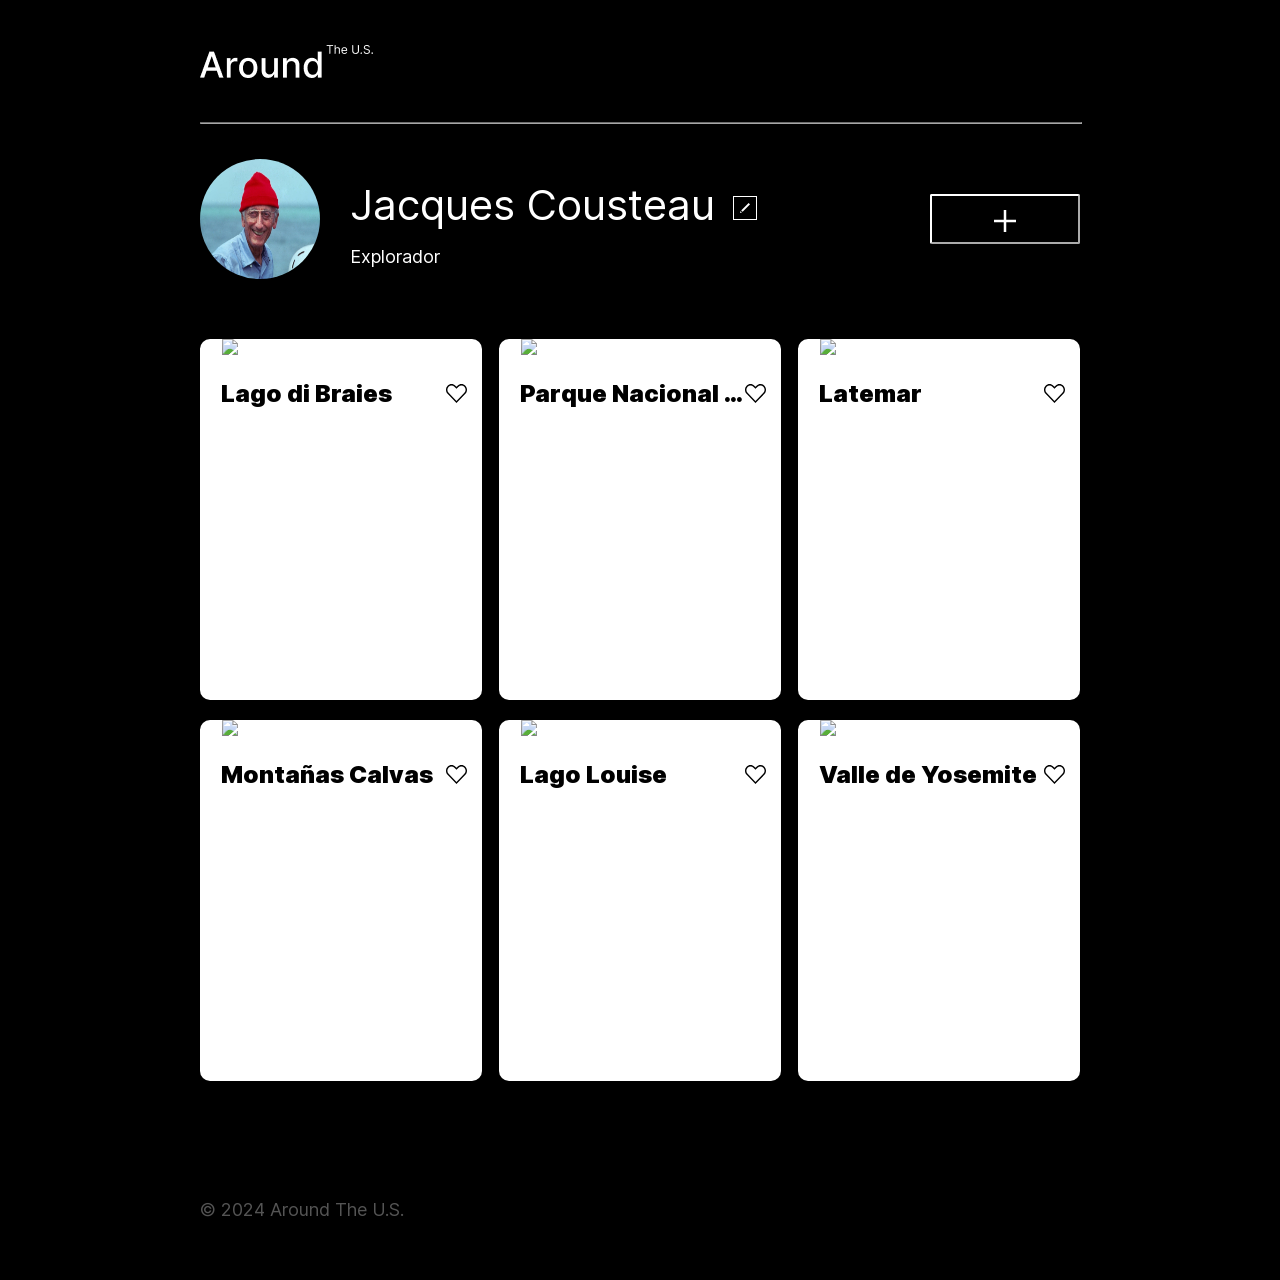
==== index.html @ a3d587d8 "validate.js change name" ====
<!doctype html>
<html lang="es">
  <head>
    <meta charset="UTF-8" />
    <meta name="viewport" content="width=device-width, initial-scale=1.0" />
    <title>Alrededor de los EE.UU.</title>
    <meta name="description" content="Alrededor de los EE.UU." />
    <meta name="author" content="Paula Hernandez" />
    <meta name="keywords" content="Alrededor de los EE.UU." />
    <link rel="normalize" href="./fonts/normalize.css" />
    <link rel="stylesheet" href="./pages/index.css" />
    <link rel="icon" href=" " />
  </head>
  <body>
    <div class="page">
      <header class="header">
        <img
          class="header__picture"
          src="./images/header.png"
          alt="Around the U.S."
        />
        <hr class="header__line" />
      </header>
      <main class="content">
        <section class="profile">
          <div class="profile__info">
            <img
              class="profile__picture"
              src="./images/profile_picture.jpg"
              alt="Foto de perfil"
            />
            <div class="profile__description">
              <h1 class="profile__name">Jacques Cousteau</h1>
              <button class="profile__edit-button" type="button"></button>
              <p class="profile__about-me">Explorador</p>
            </div>
          </div>
          <button class="profile__add-button" type="button">
            <img src="./images/add-button.png" alt="Agregar" />
          </button>
        </section>
        <section class="cards content__places">
          <ul class="cards__list"></ul>
        </section>
        <template id="card__template">
          <li class="card">
            <img class="card__picture" alt="" src="#" />
            <button
              aria-label="Delete card"
              class="card__delete-button"
              type="button"
            ></button>
            <div class="card__name">
              <h2 class="card__title"></h2>
              <button
                aria-label="like card"
                class="card__like-button"
                type="button"
              ></button>
            </div>
          </li>
        </template>
      </main>
      <footer class="footer">© 2024 Around The U.S.</footer>
    </div>
    <div class="modal" id="popup-profile">
      <div class="modal__content">
        <button
          aria-label="close modal"
          class="modal__close"
          type="button"
          id="popup-profile-close"
        ></button>
        <h3 class="modal__title">Editar perfil</h3>
        <form class="modal__form" id="edit-profile-form" novalidate>
          <input
            id="name-input"
            class="modal__input modal__input_type_name"
            name="name"
            placeholder="Nombre"
            type="text"
            required
            minlength="2"
            maxlength="40"
          />
          <span class="modal__input-error name-input-error"></span>
          <input
            id="description-input"
            class="modal__input modal__input_type_description"
            name="description"
            placeholder="Acerca de mí"
            type="text"
            required
            minlength="2"
            maxlength="200"
          />
          <span class="modal__input-error description-input-error"></span>
          <button class="modal__save" type="submit" disabled>Guardar</button>
        </form>
      </div>
    </div>
    <div class="modal" id="popup-place">
      <div class="modal__content">
        <button
          aria-label="close popup"
          class="modal__close"
          type="button"
          id="popup-place-close"
        ></button>
        <h3 class="modal__title">Nuevo lugar</h3>
        <form class="modal__form" id="edit-card-popup">
          <input
            id="card-name"
            class="modal__input modal__input_type_name"
            name="title"
            placeholder="Título"
            type="text"
            required
            minlength="2"
            maxlength="30"
          />
          <span class="modal__input-error card-name-error"></span>
          <input
            id="card-description"
            class="modal__input modal__input_type_description"
            name="picture"
            placeholder="Enlace a la imagen"
            type="url"
            required
          />
          <span class="modal__input-error card-description-error"></span>
          <button class="modal__save" type="submit">Crear</button>
        </form>
      </div>
    </div>
    <div class="photo">
      <div class="photo__display">
        <button
          aria-label="close popup"
          class="photo__close"
          type="button"
        ></button>
        <img class="photo__big" alt="" src="#" />
        <p class="photo__name"></p>
      </div>
    </div>
    <script type="module" src="./scripts/index.js"></script>
    <script type="module" src="./scripts/validate.js"></script>
  </body>
</html>
---- pages/index.css ----
@import url(../vendor/normalize.css);
@import url(../vendor/fonts.css);
@import url(../blocks/page.css);
@import url(../blocks/header.css);
@import url(../blocks/content.css);
@import url(../blocks/footer.css);
@import url(../blocks/modal.css);
@import url(../blocks/popup.css);
@import url(../blocks/card.css);
@import url(../blocks/photo.css);
@import url(../blocks/cards.css);
@import url(../blocks/profile.css);
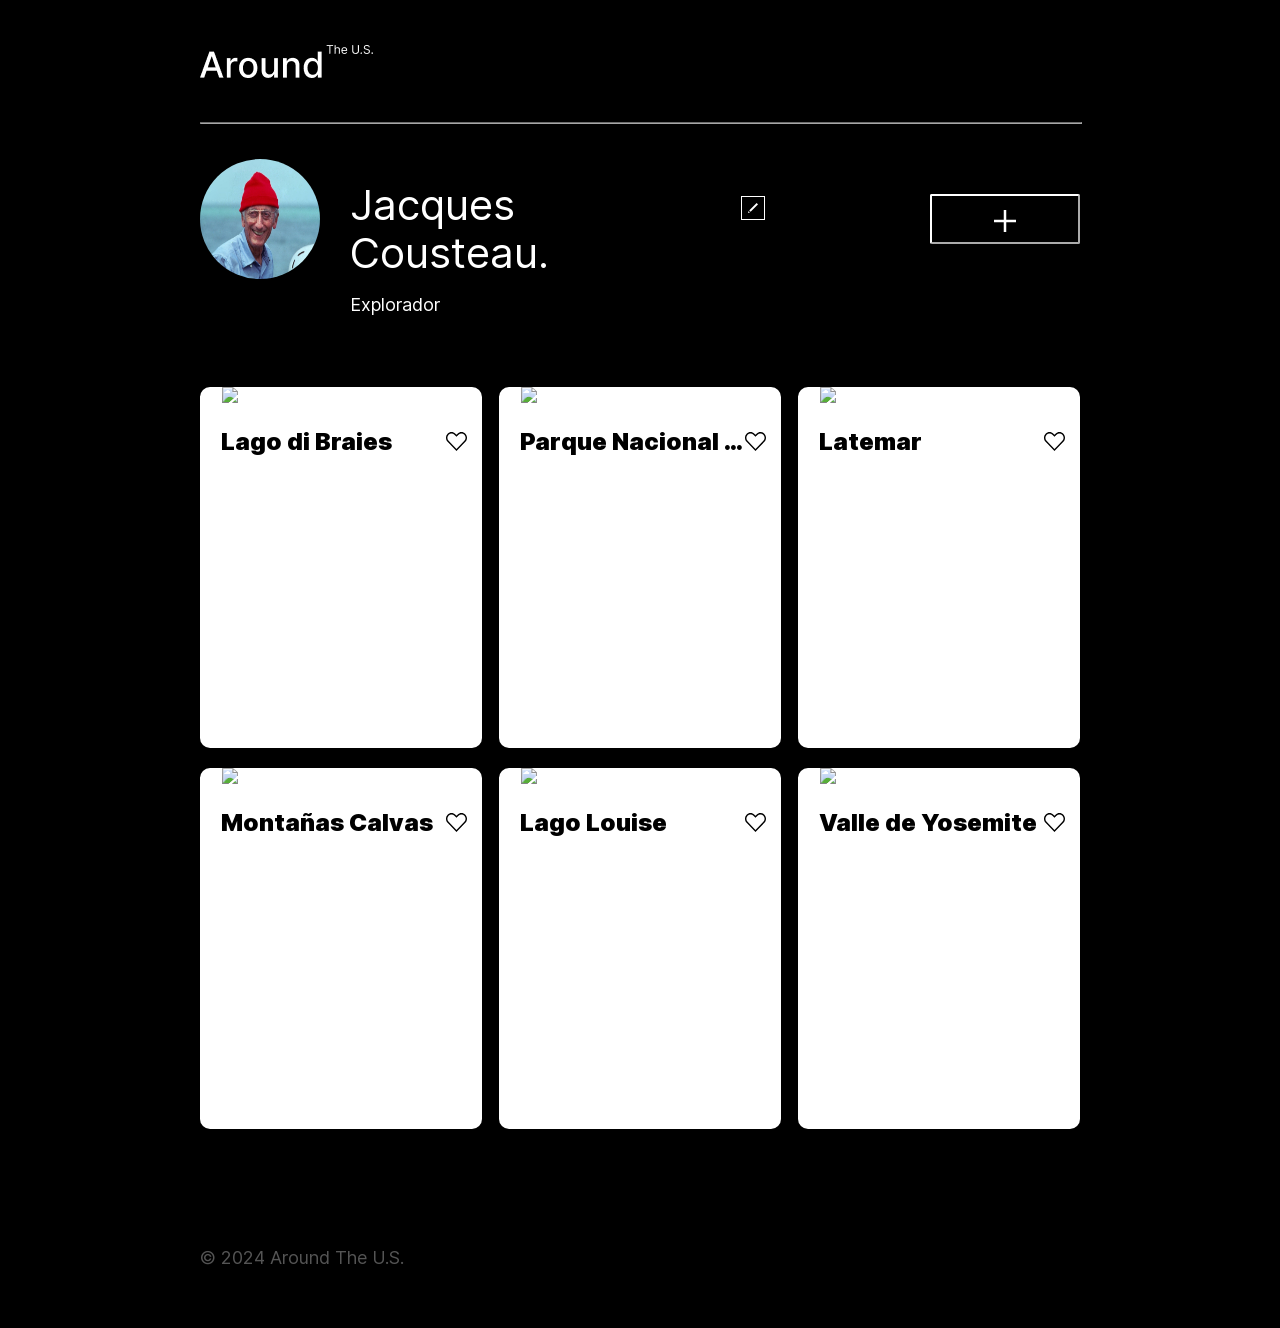
==== commit 56f9a31d: "prueba" ====
--- a/index.html
+++ b/index.html
@@ -30,7 +30,7 @@
               alt="Foto de perfil"
             />
             <div class="profile__description">
-              <h1 class="profile__name">Jacques Cousteau</h1>
+              <h1 class="profile__name">Jacques Cousteau.</h1>
               <button class="profile__edit-button" type="button"></button>
               <p class="profile__about-me">Explorador</p>
             </div>
@@ -124,7 +124,7 @@
             id="card-description"
             class="modal__input modal__input_type_description"
             name="picture"
-            placeholder="Enlace a la imagen"
+            placeholder="Enlace a la imagen."
             type="url"
             required
           />
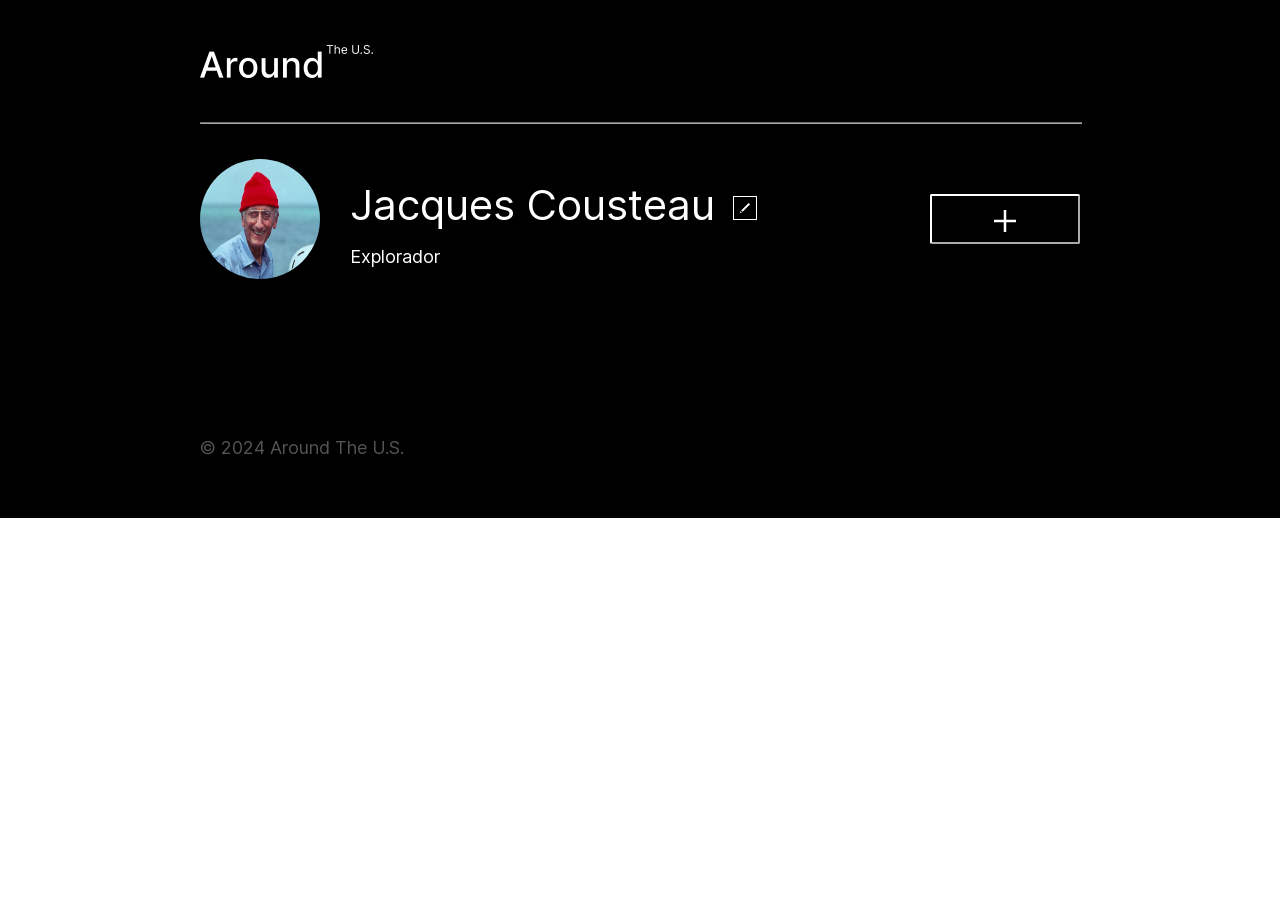
==== commit 5f8250e9: "Creación de clases - sprint 10" ====
--- a/index.html
+++ b/index.html
@@ -30,7 +30,7 @@
               alt="Foto de perfil"
             />
             <div class="profile__description">
-              <h1 class="profile__name">Jacques Cousteau.</h1>
+              <h1 class="profile__name">Jacques Cousteau</h1>
               <button class="profile__edit-button" type="button"></button>
               <p class="profile__about-me">Explorador</p>
             </div>
@@ -108,7 +108,7 @@
           id="popup-place-close"
         ></button>
         <h3 class="modal__title">Nuevo lugar</h3>
-        <form class="modal__form" id="edit-card-popup">
+        <form class="modal__form" id="edit-card-popup" novalidate>
           <input
             id="card-name"
             class="modal__input modal__input_type_name"
@@ -145,6 +145,5 @@
       </div>
     </div>
     <script type="module" src="./scripts/index.js"></script>
-    <script type="module" src="./scripts/validate.js"></script>
   </body>
 </html>
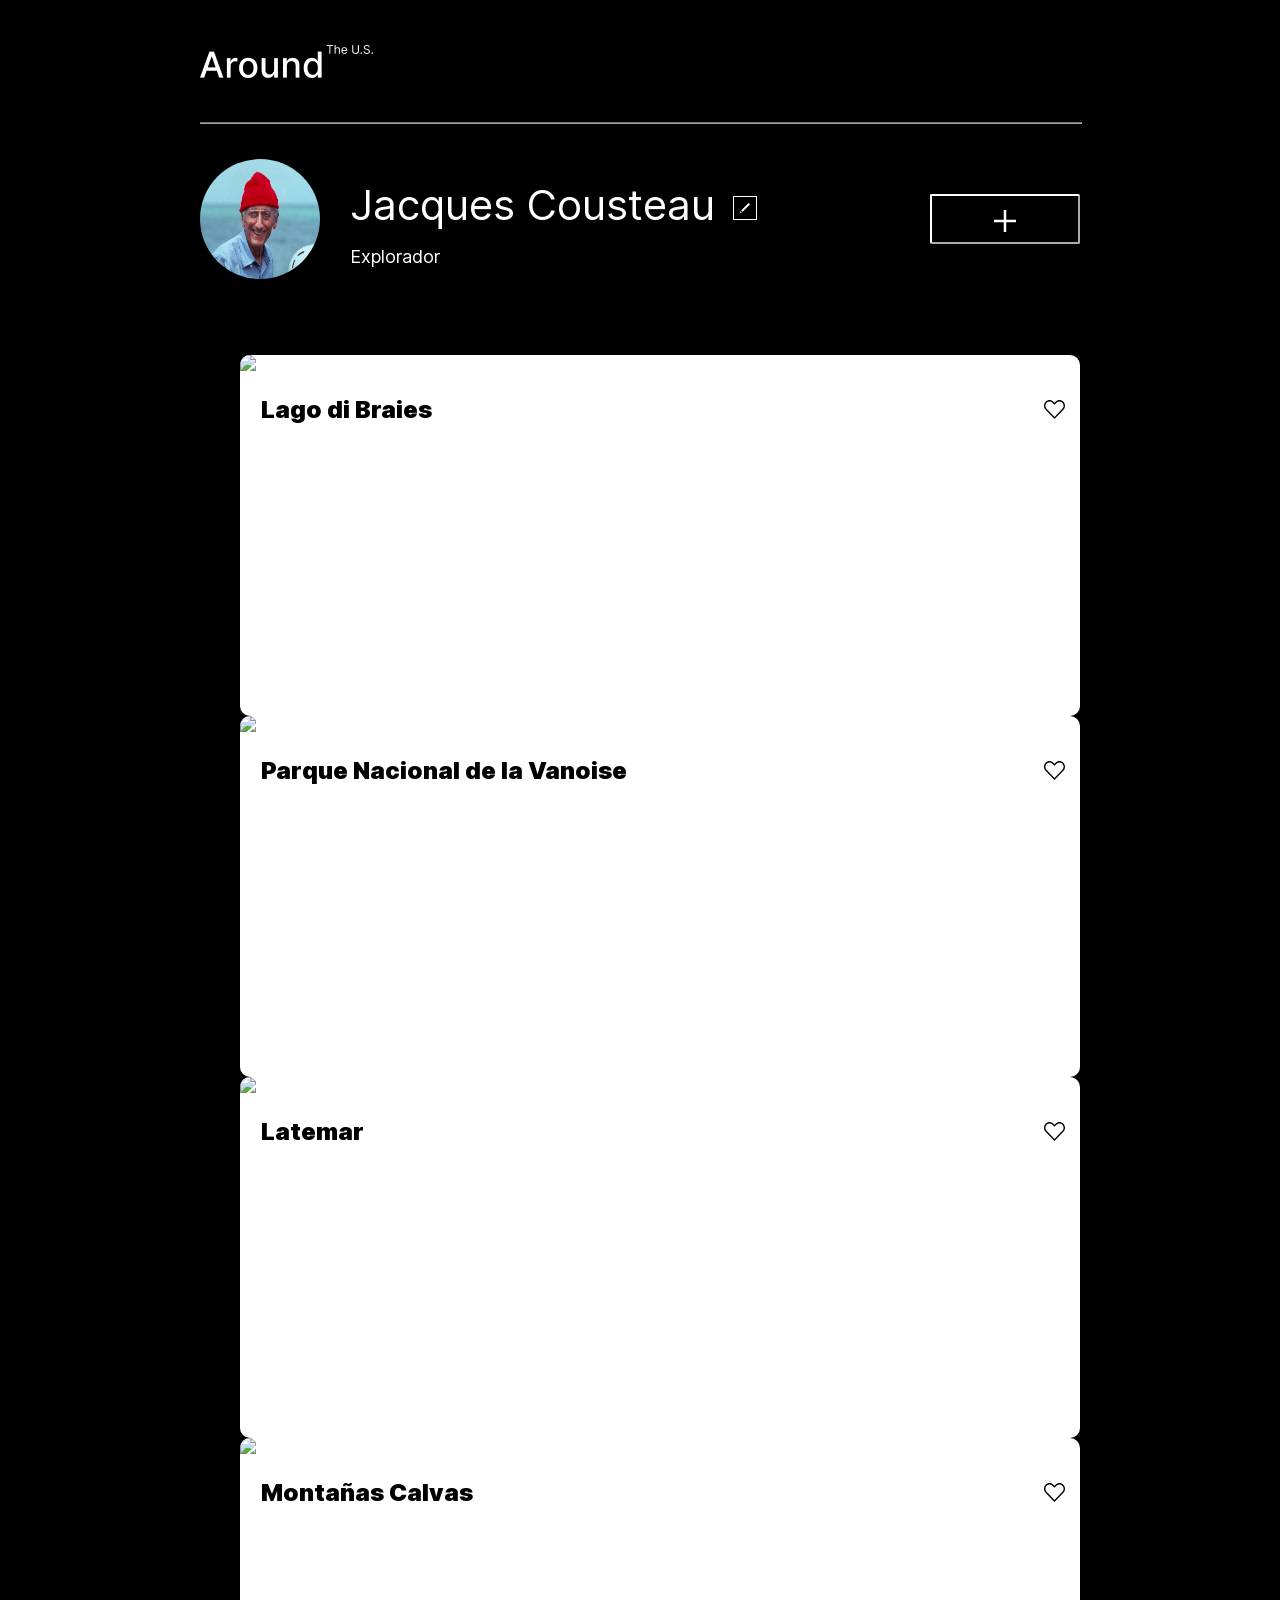
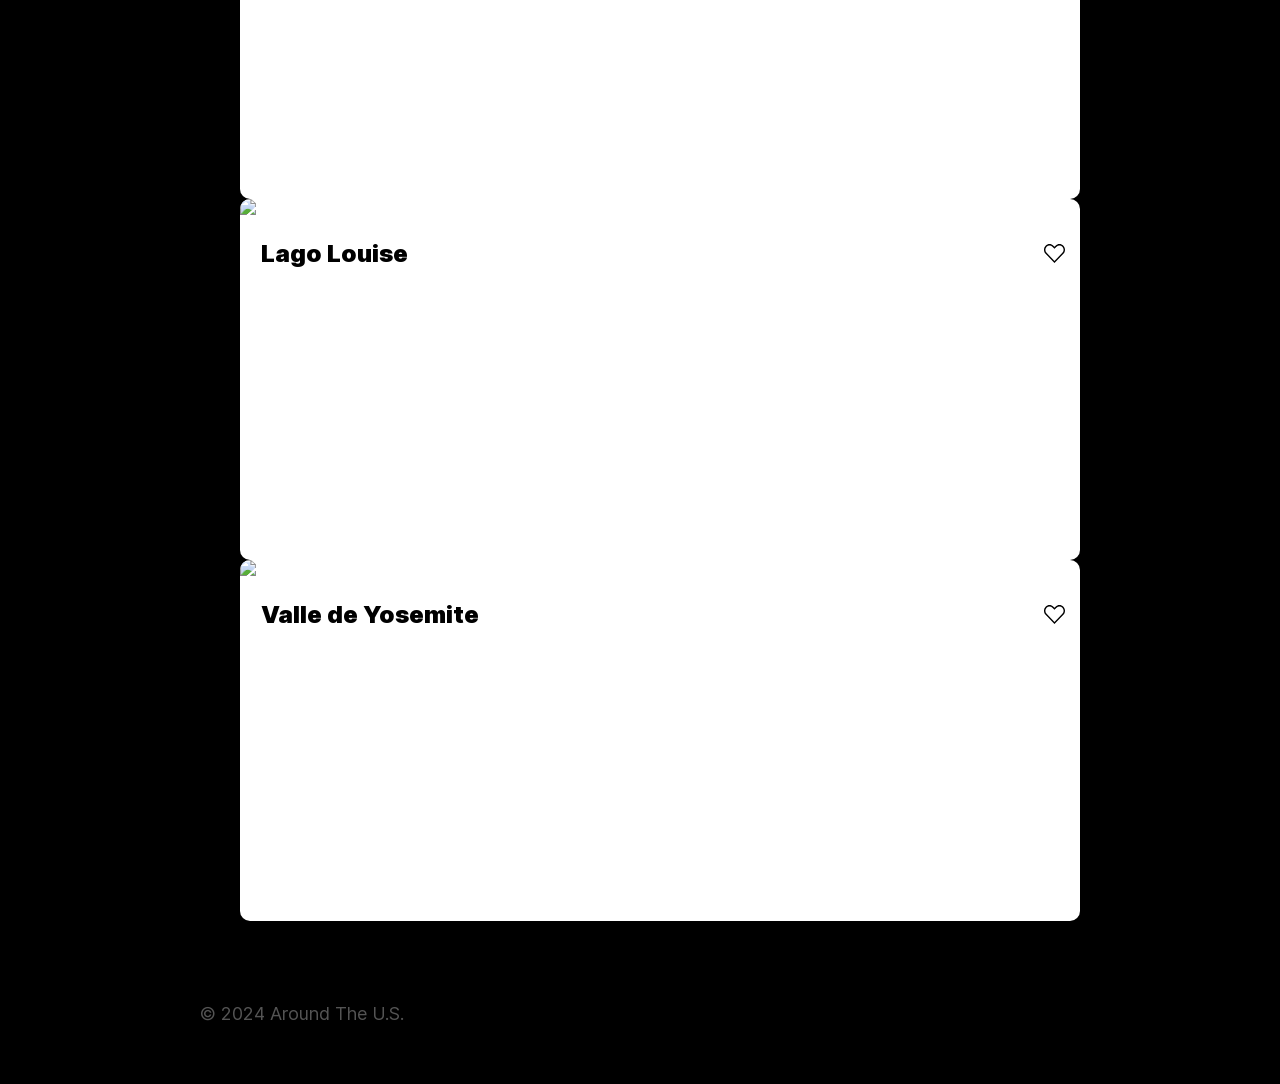
==== commit a26f93ea: "added POO" ====
--- a/index.html
+++ b/index.html
@@ -8,7 +8,7 @@
     <meta name="author" content="Paula Hernandez" />
     <meta name="keywords" content="Alrededor de los EE.UU." />
     <link rel="normalize" href="./fonts/normalize.css" />
-    <link rel="stylesheet" href="./pages/index.css" />
+    <link rel="stylesheet" href="./page/index.css" />
     <link rel="icon" href=" " />
   </head>
   <body>
@@ -144,6 +144,6 @@
         <p class="photo__name"></p>
       </div>
     </div>
-    <script type="module" src="./scripts/index.js"></script>
+    <script type="module" src="./page/index.js"></script>
   </body>
 </html>
--- a/page/index.css
+++ b/page/index.css
@@ -0,0 +1,12 @@
+@import url(../vendor/normalize.css);
+@import url(../vendor/fonts.css);
+@import url(../blocks/page.css);
+@import url(../blocks/header.css);
+@import url(../blocks/content.css);
+@import url(../blocks/footer.css);
+@import url(../blocks/modal.css);
+@import url(../blocks/popup.css);
+@import url(../blocks/card.css);
+@import url(../blocks/photo.css);
+@import url(../blocks/cards.css);
+@import url(../blocks/profile.css);
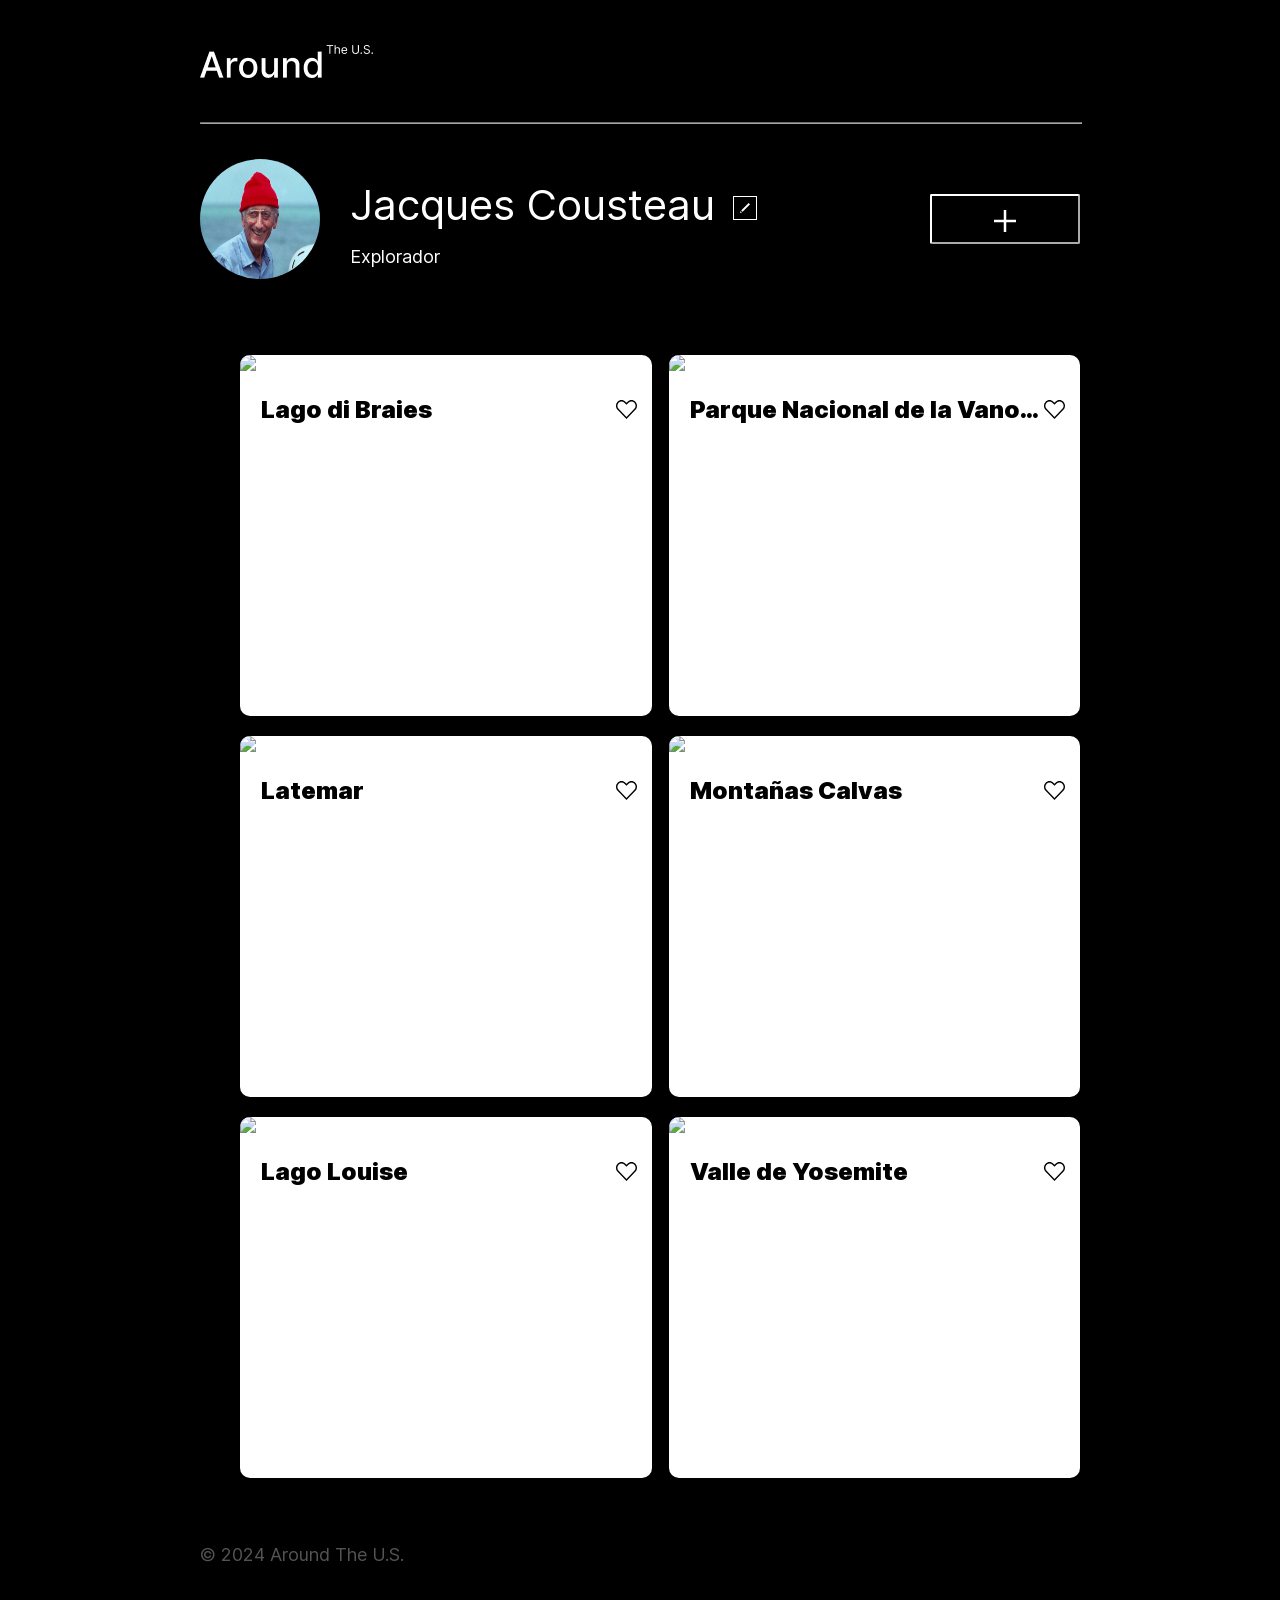
==== commit 2f892022: "optimizar código, eliminar photo y modal class" ====
--- a/index.html
+++ b/index.html
@@ -63,19 +63,19 @@
       </main>
       <footer class="footer">© 2024 Around The U.S.</footer>
     </div>
-    <div class="modal" id="popup-profile">
-      <div class="modal__content">
+    <div class="popup" id="popup-profile">
+      <div class="popup__content">
         <button
-          aria-label="close modal"
-          class="modal__close"
+          aria-label="close popup"
+          class="popup__close"
           type="button"
           id="popup-profile-close"
         ></button>
-        <h3 class="modal__title">Editar perfil</h3>
-        <form class="modal__form" id="edit-profile-form" novalidate>
+        <h3 class="popup__title">Editar perfil</h3>
+        <form class="popup__form" id="edit-profile-form" novalidate>
           <input
             id="name-input"
-            class="modal__input modal__input_type_name"
+            class="popup__input popup__input_type_name"
             name="name"
             placeholder="Nombre"
             type="text"
@@ -83,10 +83,10 @@
             minlength="2"
             maxlength="40"
           />
-          <span class="modal__input-error name-input-error"></span>
+          <span class="popup__input-error name-input-error"></span>
           <input
             id="description-input"
-            class="modal__input modal__input_type_description"
+            class="popup__input popup__input_type_description"
             name="description"
             placeholder="Acerca de mí"
             type="text"
@@ -94,24 +94,24 @@
             minlength="2"
             maxlength="200"
           />
-          <span class="modal__input-error description-input-error"></span>
-          <button class="modal__save" type="submit" disabled>Guardar</button>
+          <span class="popup__input-error description-input-error"></span>
+          <button class="popup__save" type="submit" disabled>Guardar</button>
         </form>
       </div>
     </div>
-    <div class="modal" id="popup-place">
-      <div class="modal__content">
+    <div class="popup" id="popup-place">
+      <div class="popup__content">
         <button
           aria-label="close popup"
-          class="modal__close"
+          class="popup__close"
           type="button"
           id="popup-place-close"
         ></button>
-        <h3 class="modal__title">Nuevo lugar</h3>
-        <form class="modal__form" id="edit-card-popup" novalidate>
+        <h3 class="popup__title">Nuevo lugar</h3>
+        <form class="popup__form" id="edit-card-popup" novalidate>
           <input
             id="card-name"
-            class="modal__input modal__input_type_name"
+            class="popup__input popup__input_type_name"
             name="title"
             placeholder="Título"
             type="text"
@@ -119,29 +119,29 @@
             minlength="2"
             maxlength="30"
           />
-          <span class="modal__input-error card-name-error"></span>
+          <span class="popup__input-error card-name-error"></span>
           <input
             id="card-description"
-            class="modal__input modal__input_type_description"
+            class="popup__input popup__input_type_description"
             name="picture"
             placeholder="Enlace a la imagen."
             type="url"
             required
           />
-          <span class="modal__input-error card-description-error"></span>
-          <button class="modal__save" type="submit">Crear</button>
+          <span class="popup__input-error card-description-error"></span>
+          <button class="popup__save" type="submit">Crear</button>
         </form>
       </div>
     </div>
-    <div class="photo">
-      <div class="photo__display">
+    <div class="popup" id="popup_image">
+      <div class="popup__image-content">
         <button
           aria-label="close popup"
-          class="photo__close"
+          class="popup__close"
           type="button"
         ></button>
-        <img class="photo__big" alt="" src="#" />
-        <p class="photo__name"></p>
+        <img class="popup__image-big" alt="" src="#" />
+        <p class="popup__image-name"></p>
       </div>
     </div>
     <script type="module" src="./page/index.js"></script>
--- a/page/index.css
+++ b/page/index.css
@@ -4,9 +4,9 @@
 @import url(../blocks/header.css);
 @import url(../blocks/content.css);
 @import url(../blocks/footer.css);
-@import url(../blocks/modal.css);
+
 @import url(../blocks/popup.css);
 @import url(../blocks/card.css);
-@import url(../blocks/photo.css);
+
 @import url(../blocks/cards.css);
 @import url(../blocks/profile.css);
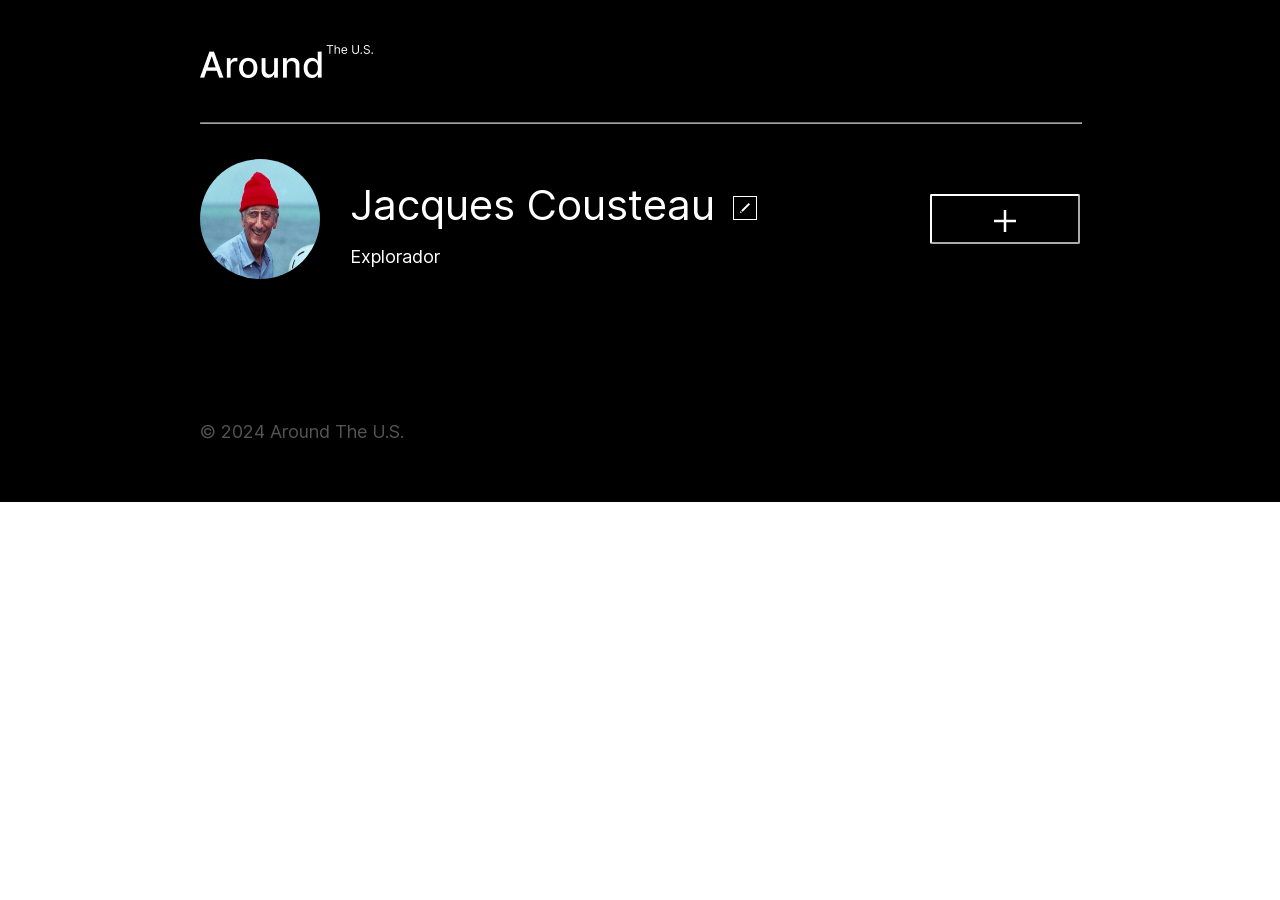
==== commit c319ea23: "primera conexión API" ====
--- a/index.html
+++ b/index.html
@@ -24,11 +24,14 @@
       <main class="content">
         <section class="profile">
           <div class="profile__info">
-            <img
-              class="profile__picture"
-              src="./images/profile_picture.jpg"
-              alt="Foto de perfil"
-            />
+            <div class="profile__picture">
+              <img
+                class="profile__img-picture"
+                src="./images/profile_picture.jpg"
+                alt="Foto de perfil"
+              />
+              <button class="profile__edit-picture"></button>
+            </div>
             <div class="profile__description">
               <h1 class="profile__name">Jacques Cousteau</h1>
               <button class="profile__edit-button" type="button"></button>
@@ -144,6 +147,40 @@
         <p class="popup__image-name"></p>
       </div>
     </div>
+    <div class="popup" id="popup_delete">
+      <div class="popup__image-content">
+        <button
+          aria-label="close popup"
+          class="popup__close"
+          type="button"
+        ></button>
+        <h3 class="popup__title">¿Estás seguro?</h3>
+        <button class="popup__save" type="submit">Sí</button>
+      </div>
+    </div>
+    <div class="popup" id="popup-place">
+      <div class="popup__content">
+        <button
+          aria-label="close popup"
+          class="popup__close"
+          type="button"
+          id="popup-place-close"
+        ></button>
+        <h3 class="popup__title">Cambiar foto de perfil</h3>
+        <form class="popup__form" id="edit-profile-picture" novalidate>
+          <input
+            id="card-description"
+            class="popup__input popup__input_type_description"
+            name="picture"
+            placeholder="Enlace a la imagen."
+            type="url"
+            required
+          />
+          <span class="popup__input-error card-description-error"></span>
+          <button class="popup__save" type="submit">Guardar</button>
+        </form>
+      </div>
+    </div>
     <script type="module" src="./page/index.js"></script>
   </body>
 </html>
